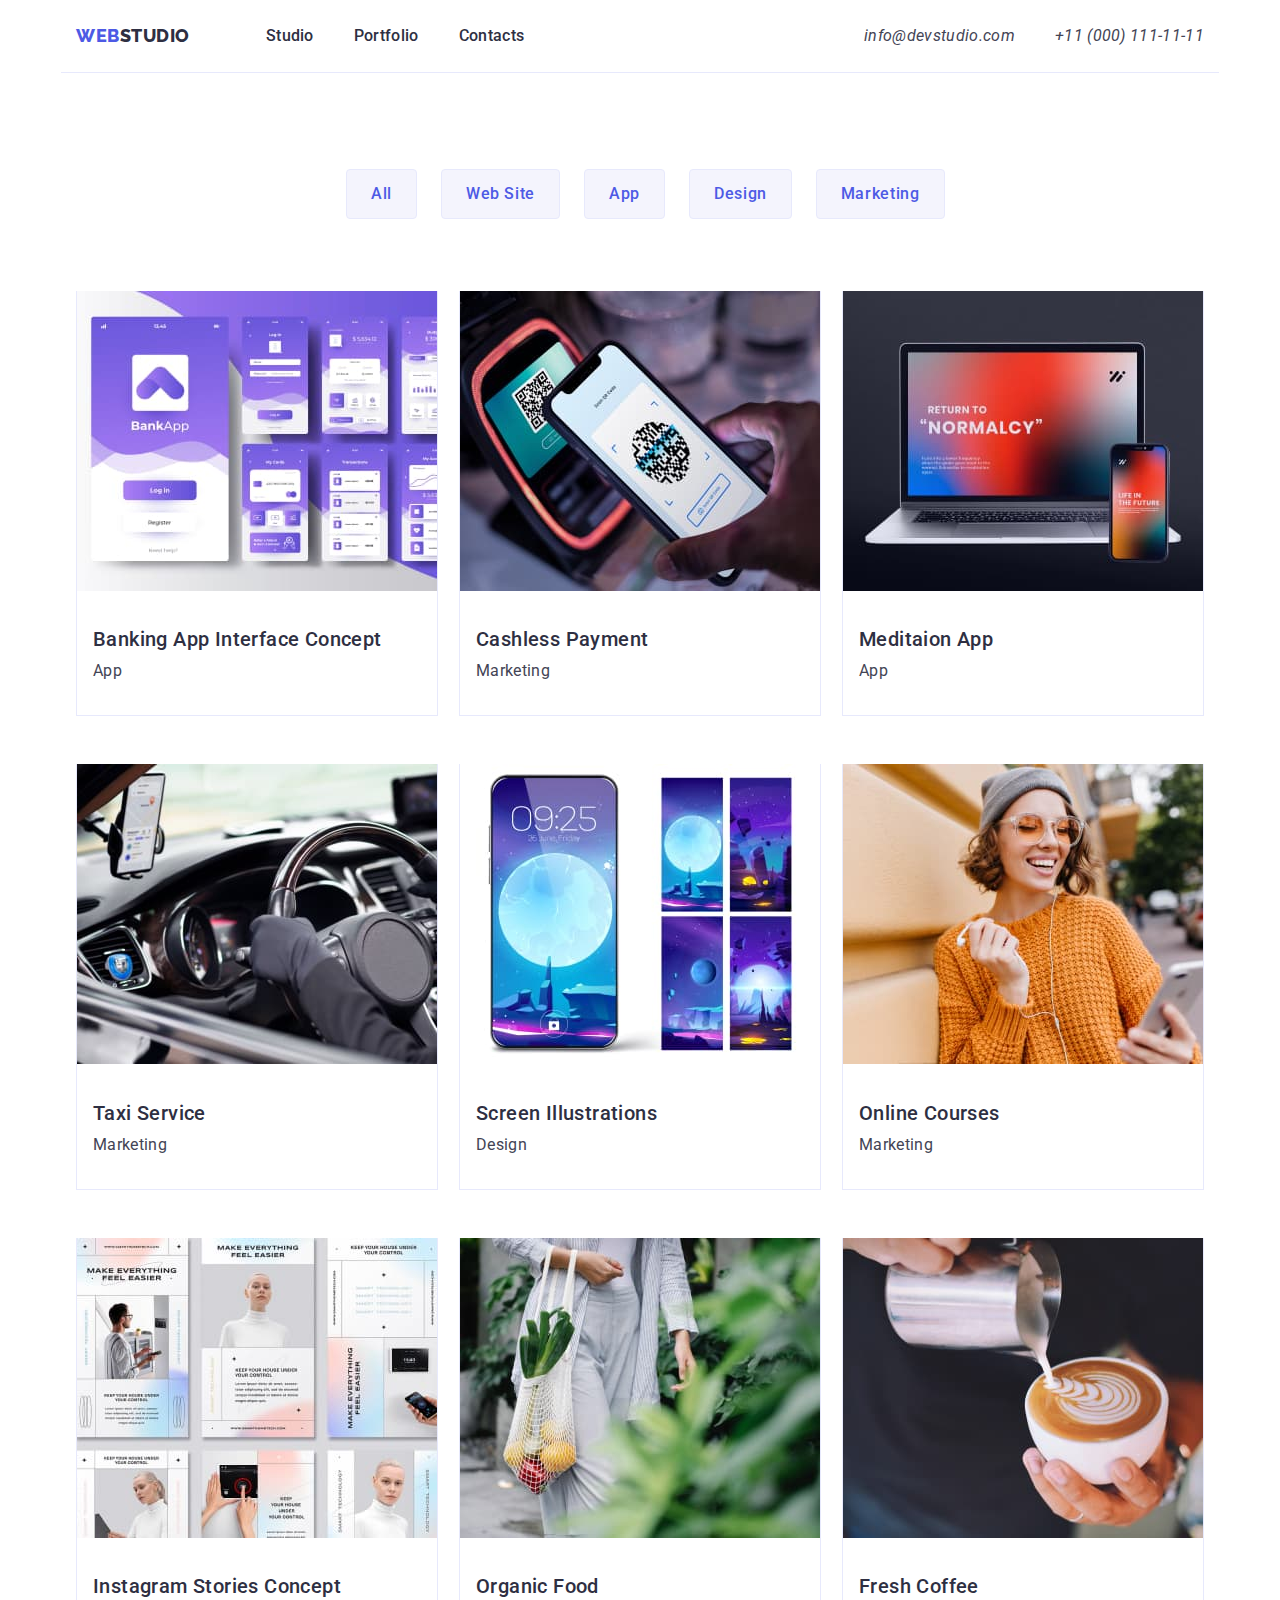
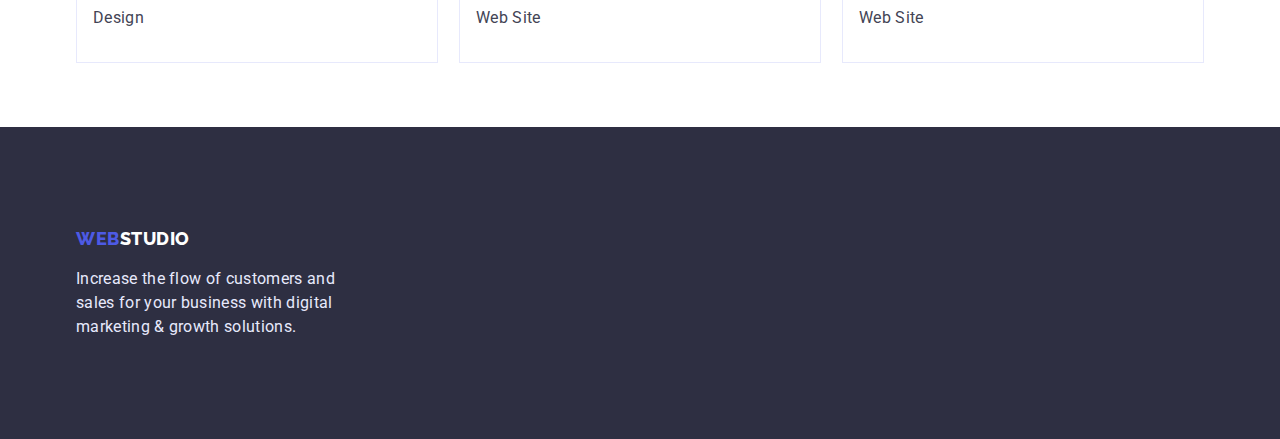
==== portfolio.html @ 686101d5 "update" ====
<!DOCTYPE html>
<html lang="en">
  <head>
    <meta charset="UTF-8" />
    <meta http-equiv="X-UA-Compatible" content="IE=edge" />
    <meta name="viewport" content="width=device-width, initial-scale=1.0" />
    <link rel="preconnect" href="https://fonts.googleapis.com" />
    <link rel="preconnect" href="https://fonts.gstatic.com" crossorigin />
    <link
      href="https://fonts.googleapis.com/css2?family=Raleway:wght@800&family=Roboto:wght@400;500;700;900&display=swap"
      rel="stylesheet"
    />
    <link
      rel="stylesheet"
      href="https://cdnjs.cloudflare.com/ajax/libs/modern-normalize/1.1.0/modern-normalize.min.css"
    />
    <link rel="stylesheet" href="./css/styles.css" />
    <title>Portfolio</title>
  </head>
  <body>
    <header class="header">
      <div class="container main-nav">
        <nav class="nav">
          <a class="header-logo" href="./index.html"
            >Web<span class="logo-dark">Studio</span></a
          >
          <ul class="header-nav">
            <li class="nav-item">
              <a class="nav-link" href="./index.html">Studio</a>
            </li>
            <li class="nav-item">
              <a class="nav-link" href="./portfolio.html">Portfolio</a>
            </li>
            <li class="nav-item">
              <a class="nav-link" href="">Contacts</a>
            </li>
          </ul>
        </nav>
        <address class="address">
          <ul class="header-contacts">
            <li class="contact-item">
              <a class="contact-link" href="mailto:info@devstudio.com"
                >info@devstudio.com</a
              >
            </li>
            <li class="contact-item">
              <a class="contact-link" href="tel:+110001111111"
                >+11 (000) 111-11-11</a
              >
            </li>
          </ul>
        </address>
      </div>
    </header>
    <main>
      <section class="main">
        <div class="container">
          <h1 hidden class="main-title">Portfolio</h1>
          <ul class="main-list">
            <li class="main-list-item">
              <button class="list-btn" type="button">All</button>
            </li>
            <li class="main-list-item">
              <button class="list-btn" type="button">Web Site</button>
            </li>
            <li class="main-list-item">
              <button class="list-btn" type="button">App</button>
            </li>
            <li class="main-list-item">
              <button class="list-btn" type="button">Design</button>
            </li>
            <li class="main-list-item">
              <button class="list-btn" type="button">Marketing</button>
            </li>
          </ul>
          <ul class="main-cards">
            <li class="projects">
              <a class="projects-link" href="">
                <img
                  class="projects-icon"
                  src="./images/portfolio/bankingapp.jpg"
                  alt="Banking App"
                  width="360"
                />
                <h2 class="projects-title">Banking App Interface Concept</h2>
                <p class="projects-description">App</p>
              </a>
            </li>
            <li class="projects">
              <a class="projects-link" href="">
                <img
                  class="projects-icon"
                  src="./images/portfolio/cashlesspayment.jpg"
                  alt="Cashless Payment"
                  width="360"
                />
                <h2 class="projects-title">Cashless Payment</h2>
                <p class="projects-description">Marketing</p>
              </a>
            </li>
            <li class="projects">
              <a class="projects-link" href="">
                <img
                  class="projects-icon"
                  src="./images/portfolio/meditationapp.jpg"
                  alt="Meditaion App"
                  width="360"
                />
                <h2 class="projects-title">Meditaion App</h2>
                <p class="projects-description">App</p>
              </a>
            </li>
            <li class="projects">
              <a class="projects-link" href="">
                <img
                  class="projects-icon"
                  src="./images/portfolio/taxiservice.jpg"
                  alt="Taxi Service"
                  width="360"
                />
                <h2 class="projects-title">Taxi Service</h2>
                <p class="projects-description">Marketing</p>
              </a>
            </li>
            <li class="projects">
              <a class="projects-link" href="">
                <img
                  class="projects-icon"
                  src="./images/portfolio/screenillustration.jpg"
                  alt="Screen Illustrations"
                  width="360"
                />
                <h2 class="projects-title">Screen Illustrations</h2>
                <p class="projects-description">Design</p>
              </a>
            </li>
            <li class="projects">
              <a class="projects-link" href="">
                <img
                  class="projects-icon"
                  src="./images/portfolio/onlinecourses.jpg"
                  alt="Online Courses"
                  width="360"
                />
                <h2 class="projects-title">Online Courses</h2>
                <p class="projects-description">Marketing</p>
              </a>
            </li>
            <li class="projects">
              <a class="projects-link" href="">
                <img
                  class="projects-icon"
                  src="./images/portfolio/instastoriesconcept.jpg"
                  alt="Instagram Stories Concept"
                  width="360"
                />
                <h2 class="projects-title">Instagram Stories Concept</h2>
                <p class="projects-description">Design</p>
              </a>
            </li>
            <li class="projects">
              <a class="projects-link" href="">
                <img
                  class="projects-icon"
                  src="./images/portfolio/organicfood.jpg"
                  alt="Organic Food"
                  width="360"
                />
                <h2 class="projects-title">Organic Food</h2>
                <p class="projects-description">Web Site</p>
              </a>
            </li>
            <li class="projects">
              <a class="projects-link" href="">
                <img
                  class="projects-icon"
                  src="./images/portfolio/freshcoffee.jpg"
                  alt="Fresh Coffee"
                  width="360"
                />
                <h2 class="projects-title">Fresh Coffee</h2>
                <p class="projects-description">Web Site</p>
              </a>
            </li>
          </ul>
        </div>
      </section>
    </main>
    <footer class="footer">
      <div class="container bottom-container">
        <a class="footer-logo" href="./index.html"
          >Web<span class="logo-light">Studio</span></a
        >
        <p class="footer-text">
          Increase the flow of customers and sales for your business with
          digital marketing & growth solutions.
        </p>
      </div>
    </footer>
  </body>
</html>
---- css/styles.css ----
:root {
  --primary-brand: #4d5ae5;
  --pressed-state: #404bbf;
  --dark: #2e2f42;
  --success: #31d0aa;
  --text: #434455;
  --subtle-text: #8e8f99;
  --accent: #e7e9fc;
  --light: #f4f4fd;
  --modal-overlay: #2e2f42;
  --hero-background: #2e2f42;
  --background: #ffffff;
}
body {
  font-family: Roboto, sans-serif;
  color: var(--text);
  margin: 0;
}
.container {
  max-width: 1158px;
  padding: 0 15px;
  margin: 0 auto;

  text-align: center;
}

.header {
}
.main-nav {
  display: flex;
  align-items: center;
  border-bottom: 1px solid #e7e9fc;
}
.nav {
  display: flex;

  align-items: center;
}

.header-logo {
  margin-right: 76px;
  padding-top: 24px;
  padding-bottom: 24px;
  color: var(--primary-brand);
  font-family: Raleway, sans-serif;
  font-weight: 800;
  font-size: 18px;
  line-height: 1.33;
  letter-spacing: 0.03em;
  text-decoration: none;
  text-transform: uppercase;
}
.logo-dark {
  color: var(--dark);
}
.logo-light {
  font-weight: 800;
  font-size: 18px;
  line-height: 1.33;
  color: var(--background);
}
.header-nav {
  list-style: none;
  display: flex;

  display: flex;
  flex-direction: row;
  align-items: flex-start;
  padding: 0px;
  gap: 40px;
  margin-top: 0;
  margin-bottom: 0;
}
.nav-link {
  font-weight: 500;
  font-size: 16px;
  line-height: 1.5;
  letter-spacing: 0.02em;
  color: var(--dark);
  text-decoration: none;
  padding-top: 24px;
  padding-bottom: 24px;
}

.nav-link:hover {
  color: var(--pressed-state);
}
.nav-link:focus {
  color: var(--pressed-state);
}
.address {
  margin-left: auto;
}
.header-contacts {
  list-style: none;
  display: flex;
  padding-left: 0;
  margin-top: 0;
  margin-bottom: 0;
}
.contact-item:not(:last-child) {
  margin-right: 40px;
}
.contact-link {
  font-size: 16px;
  line-height: 1.5;
  color: var(--text);
  text-decoration: none;
  letter-spacing: 0.02em;
  padding-top: 24px;
  padding-bottom: 24px;
}
.contact-link:hover {
  color: var(--pressed-state);
}
.contact-link:focus {
  color: var(--pressed-state);
}

.hero {
  background-color: var(--dark);
}
.hero-title {
  color: var(--background);
  font-size: 56px;
  line-height: 1.07;
  letter-spacing: 0.02em;
  margin-bottom: 48px;
  margin-top: 0;
  padding-top: 188px;
}
.hero-button {
  background: var(--primary-brand);
  color: var(--background);
  font-weight: 500;
  font-size: 16px;
  line-height: 1.5;
  box-shadow: 0px 4px 4px rgba(0, 0, 0, 0.15);
  border-radius: 4px;
  cursor: pointer;
  font-family: inherit;
  letter-spacing: 0.04em;
  padding: 16px 32px;
  margin-bottom: 188px;
}
.hero-button:hover {
  background-color: var(--pressed-state);
}
.hero-button:focus {
  background-color: var(--pressed-state);
}
.advantages {
  background-color: var(--background);
}
.advantages-list {
  list-style: none;
  display: flex;
  padding-left: 0;
  padding-top: 120px;
  margin-bottom: 0;
}
.advantages-item {
  width: calc((100% - 72px) / 4);
  display: flex;
  flex-direction: column;
  align-items: flex-start;
  text-align: left;
}
.advantages-item:not(:last-child) {
  margin-right: 24px;
}
.advantages-title {
  font-weight: 500;
  font-size: 20px;
  line-height: 1.2;
  color: var(--dark);
  letter-spacing: 0.02em;
  margin-top: 0;
  margin-bottom: 8px;
}
.advantages-text {
  font-size: 16px;
  line-height: 1.5;
  color: var(--text);
  letter-spacing: 0.02em;
  margin-top: 0;
  margin-bottom: 0;
}
.services {
  background-color: var(--background);
}
.services-title {
  font-size: 36px;
  line-height: 1.11;
  color: var(--dark);
  letter-spacing: 0.02em;
  padding-top: 120px;
  padding-bottom: 72px;
  margin-top: 0;
  margin-bottom: 0;
}
.services-list {
  list-style: none;
  display: flex;
  justify-content: space-between;
  padding-left: 0;
  margin-top: 0px;
  margin-bottom: 0px;
  padding-bottom: 120px;
}
.services-item {
  width: 360px;
}
.employees {
  background-color: var(--light);
}
.employees-title {
  font-size: 36px;
  line-height: 1.11;
  color: var(--dark);
  letter-spacing: 0.02em;
  padding-top: 120px;
  padding-bottom: 72px;
  margin-top: 0;
  margin-bottom: 0;
}
.employees-list {
  list-style: none;
  display: flex;
  justify-content: space-between;
  padding-left: 0;
  margin-top: 0;
  margin-bottom: 0;
  padding-bottom: 120px;
}
.employee-card {
  background-color: var(--background);
}
.employee-avatar {
  margin-bottom: 32px;
}
.employee-name {
  font-weight: 500;
  font-size: 20px;
  line-height: 1.2;
  letter-spacing: 0.02em;
  margin-top: 0;
  margin-bottom: 8px;
}
.employee-position {
  font-size: 16px;
  line-height: 1.5;
  letter-spacing: 0.02em;
  margin-top: 0;
  margin-bottom: 32px;
}
.footer {
  background-color: var(--dark);
}
.bottom-container {
  display: flex;
  flex-direction: column;

  align-items: flex-start;
  text-align: left;
}
.footer-logo {
  color: var(--primary-brand);
  font-family: Raleway, sans-serif;
  font-weight: 800;
  font-size: 18px;
  line-height: 1.33;
  letter-spacing: 0.03em;
  text-decoration: none;
  text-transform: uppercase;
  padding-top: 100px;
  padding-bottom: 16px;
}
.footer-text {
  font-size: 16px;
  line-height: 1.5;
  color: var(--accent);
  letter-spacing: 0.02em;
  margin-top: 0;
  margin-bottom: 0;
  padding-bottom: 100px;
  width: 264px;
}
.header {
}
.header-logo {
}
.header-nav {
}
.nav-link {
}
.header-contacts {
}
.contact-link {
}
.main {
}
.main-title {
}
.main-list {
  list-style: none;
  display: flex;
  align-items: flex-start;
  padding-left: 0;
  margin: 96px 270px 72px 270px;
}
.main-list-item {
}
.main-list-item:not(:last-child) {
  margin-right: 24px;
}
.list-btn {
  background-color: var(--light);
  border: 1px solid #e7e9fc;
  border-radius: 4px;
  font-weight: 500;
  font-size: 16px;
  line-height: 1.5;
  letter-spacing: 0.04em;
  color: var(--primary-brand);
  font-family: inherit;
  padding: 12px 24px;
  white-space: nowrap;
}
.list-btn:hover {
  background-color: var(--pressed-state);
  box-shadow: 0px 3px 1px rgba(0, 0, 0, 0.1), 0px 2px 1px rgba(0, 0, 0, 0.08),
    0px 2px 2px rgba(0, 0, 0, 0.12);
  border-radius: 4px;
  color: var(--background);
  cursor: pointer;
}
.list-btn:focus {
  background-color: var(--pressed-state);
  box-shadow: 0px 3px 1px rgba(0, 0, 0, 0.1), 0px 2px 1px rgba(0, 0, 0, 0.08),
    0px 2px 2px rgba(0, 0, 0, 0.12);
  border-radius: 4px;
  color: var(--background);
  cursor: pointer;
}
.main-cards {
  list-style: none;
  display: flex;
  flex-wrap: wrap;
  margin-top: 0;
  padding-left: 0;
  justify-content: space-between;
}

.projects {
  display: flex;
  flex-direction: column;
  align-items: flex-start;
  text-align: left;
  margin-bottom: 48px;
  flex-basis: calc((100% - 2 * 24px) / 3);
}
.projects-link {
  text-decoration: none;
  border-bottom: 1px solid #e7e9fc;
  border-right: 1px solid #e7e9fc;
  border-left: 1px solid #e7e9fc;
}

.projects-icon {
}
.projects-title {
  font-weight: 500;
  font-size: 20px;
  line-height: 1.2;
  letter-spacing: 0.02em;
  color: var(--dark);

  margin-top: 32px;
  margin-bottom: 8px;
  margin-left: 16px;
}
.projects-description {
  font-size: 16px;
  line-height: 1.5;
  letter-spacing: 0.02em;
  color: var(--text);

  margin-top: 0;
  margin-bottom: 32px;
  margin-left: 16px;
}
.footer {
}
.footer-logo {
}
.footer-text {
}
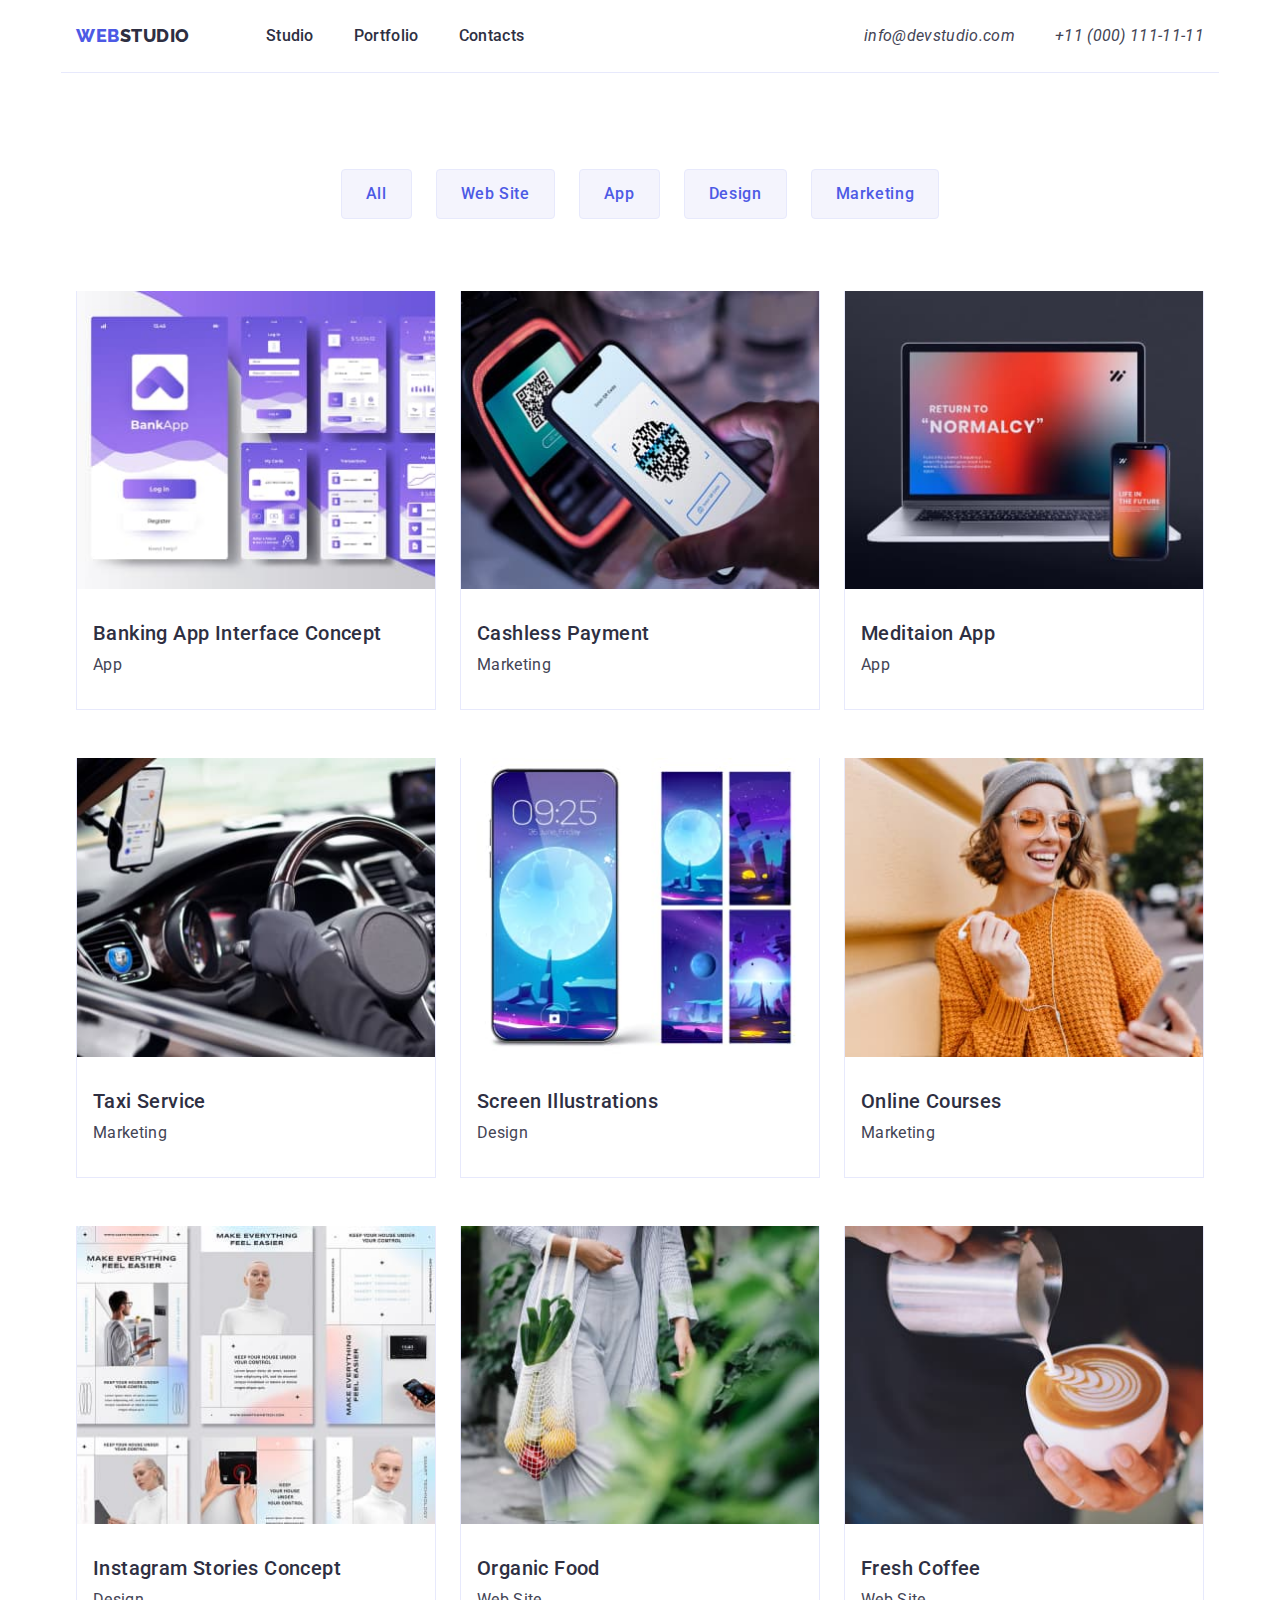
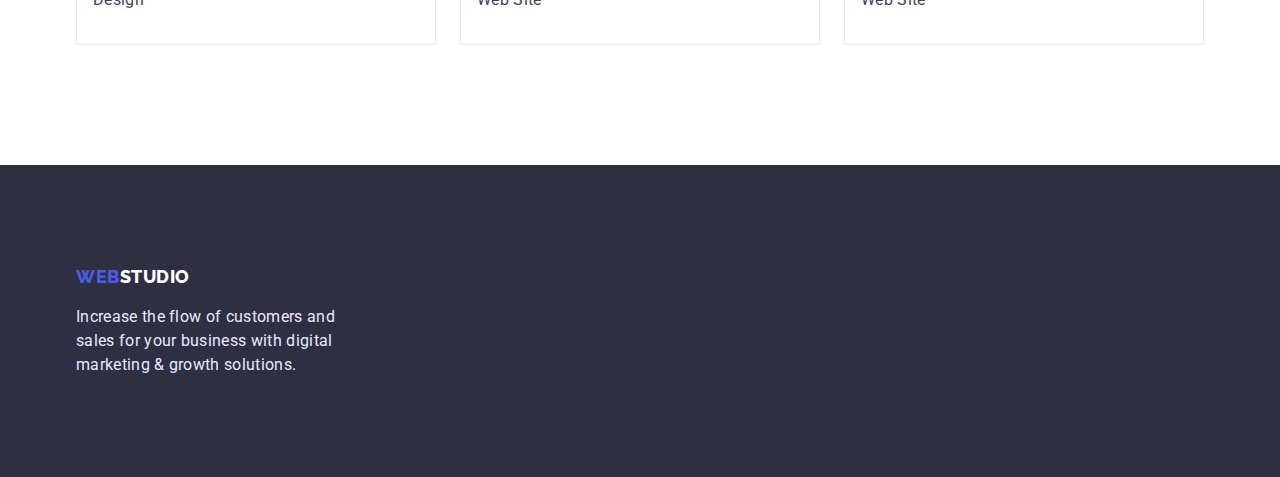
==== commit 96bad281: "update homework" ====
--- a/portfolio.html
+++ b/portfolio.html
@@ -82,8 +82,10 @@
                   alt="Banking App"
                   width="360"
                 />
-                <h2 class="projects-title">Banking App Interface Concept</h2>
-                <p class="projects-description">App</p>
+                <div class="projects-text">
+                  <h2 class="projects-title">Banking App Interface Concept</h2>
+                  <p class="projects-description">App</p>
+                </div>
               </a>
             </li>
             <li class="projects">
@@ -94,8 +96,10 @@
                   alt="Cashless Payment"
                   width="360"
                 />
-                <h2 class="projects-title">Cashless Payment</h2>
-                <p class="projects-description">Marketing</p>
+                <div class="projects-text">
+                  <h2 class="projects-title">Cashless Payment</h2>
+                  <p class="projects-description">Marketing</p>
+                </div>
               </a>
             </li>
             <li class="projects">
@@ -106,8 +110,10 @@
                   alt="Meditaion App"
                   width="360"
                 />
-                <h2 class="projects-title">Meditaion App</h2>
-                <p class="projects-description">App</p>
+                <div class="projects-text">
+                  <h2 class="projects-title">Meditaion App</h2>
+                  <p class="projects-description">App</p>
+                </div>
               </a>
             </li>
             <li class="projects">
@@ -118,8 +124,10 @@
                   alt="Taxi Service"
                   width="360"
                 />
-                <h2 class="projects-title">Taxi Service</h2>
-                <p class="projects-description">Marketing</p>
+                <div class="projects-text">
+                  <h2 class="projects-title">Taxi Service</h2>
+                  <p class="projects-description">Marketing</p>
+                </div>
               </a>
             </li>
             <li class="projects">
@@ -130,8 +138,10 @@
                   alt="Screen Illustrations"
                   width="360"
                 />
-                <h2 class="projects-title">Screen Illustrations</h2>
-                <p class="projects-description">Design</p>
+                <div class="projects-text">
+                  <h2 class="projects-title">Screen Illustrations</h2>
+                  <p class="projects-description">Design</p>
+                </div>
               </a>
             </li>
             <li class="projects">
@@ -142,8 +152,10 @@
                   alt="Online Courses"
                   width="360"
                 />
-                <h2 class="projects-title">Online Courses</h2>
-                <p class="projects-description">Marketing</p>
+                <div class="projects-text">
+                  <h2 class="projects-title">Online Courses</h2>
+                  <p class="projects-description">Marketing</p>
+                </div>
               </a>
             </li>
             <li class="projects">
@@ -154,8 +166,10 @@
                   alt="Instagram Stories Concept"
                   width="360"
                 />
-                <h2 class="projects-title">Instagram Stories Concept</h2>
-                <p class="projects-description">Design</p>
+                <div class="projects-text">
+                  <h2 class="projects-title">Instagram Stories Concept</h2>
+                  <p class="projects-description">Design</p>
+                </div>
               </a>
             </li>
             <li class="projects">
@@ -166,8 +180,10 @@
                   alt="Organic Food"
                   width="360"
                 />
-                <h2 class="projects-title">Organic Food</h2>
-                <p class="projects-description">Web Site</p>
+                <div class="projects-text">
+                  <h2 class="projects-title">Organic Food</h2>
+                  <p class="projects-description">Web Site</p>
+                </div>
               </a>
             </li>
             <li class="projects">
@@ -178,8 +194,10 @@
                   alt="Fresh Coffee"
                   width="360"
                 />
-                <h2 class="projects-title">Fresh Coffee</h2>
-                <p class="projects-description">Web Site</p>
+                <div class="projects-text">
+                  <h2 class="projects-title">Fresh Coffee</h2>
+                  <p class="projects-description">Web Site</p>
+                </div>
               </a>
             </li>
           </ul>
--- a/css/styles.css
+++ b/css/styles.css
@@ -16,12 +16,23 @@
   color: var(--text);
   margin: 0;
 }
+h1,
+h2,
+h3,
+p,
+ul {
+  margin: 0;
+  padding: 0;
+}
+img {
+  display: block;
+  max-width: 100%;
+  height: auto;
+}
 .container {
   max-width: 1158px;
   padding: 0 15px;
   margin: 0 auto;
-
-  text-align: center;
 }
 
 .header {
@@ -33,7 +44,6 @@
 }
 .nav {
   display: flex;
-
   align-items: center;
 }
 
@@ -119,6 +129,9 @@
 
 .hero {
   background-color: var(--dark);
+  padding-bottom: 188px;
+  padding-top: 188px;
+  text-align: center;
 }
 .hero-title {
   color: var(--background);
@@ -127,7 +140,6 @@
   letter-spacing: 0.02em;
   margin-bottom: 48px;
   margin-top: 0;
-  padding-top: 188px;
 }
 .hero-button {
   background: var(--primary-brand);
@@ -141,7 +153,6 @@
   font-family: inherit;
   letter-spacing: 0.04em;
   padding: 16px 32px;
-  margin-bottom: 188px;
 }
 .hero-button:hover {
   background-color: var(--pressed-state);
@@ -151,20 +162,18 @@
 }
 .advantages {
   background-color: var(--background);
+  padding-top: 120px;
+  padding-bottom: 120px;
 }
 .advantages-list {
   list-style: none;
   display: flex;
   padding-left: 0;
-  padding-top: 120px;
+
   margin-bottom: 0;
 }
 .advantages-item {
   width: calc((100% - 72px) / 4);
-  display: flex;
-  flex-direction: column;
-  align-items: flex-start;
-  text-align: left;
 }
 .advantages-item:not(:last-child) {
   margin-right: 24px;
@@ -188,16 +197,17 @@
 }
 .services {
   background-color: var(--background);
+  padding-bottom: 120px;
+  text-align: center;
 }
 .services-title {
   font-size: 36px;
   line-height: 1.11;
   color: var(--dark);
   letter-spacing: 0.02em;
-  padding-top: 120px;
-  padding-bottom: 72px;
-  margin-top: 0;
-  margin-bottom: 0;
+
+  margin-bottom: 72px;
+  margin-top: 0;
 }
 .services-list {
   list-style: none;
@@ -206,23 +216,23 @@
   padding-left: 0;
   margin-top: 0px;
   margin-bottom: 0px;
-  padding-bottom: 120px;
 }
 .services-item {
   width: 360px;
 }
 .employees {
   background-color: var(--light);
+  padding-top: 120px;
+  padding-bottom: 120px;
+  text-align: center;
 }
 .employees-title {
   font-size: 36px;
   line-height: 1.11;
   color: var(--dark);
   letter-spacing: 0.02em;
-  padding-top: 120px;
-  padding-bottom: 72px;
-  margin-top: 0;
-  margin-bottom: 0;
+  margin-bottom: 72px;
+  margin-top: 0;
 }
 .employees-list {
   list-style: none;
@@ -231,13 +241,14 @@
   padding-left: 0;
   margin-top: 0;
   margin-bottom: 0;
-  padding-bottom: 120px;
 }
 .employee-card {
   background-color: var(--background);
 }
 .employee-avatar {
-  margin-bottom: 32px;
+}
+.employee-text {
+  padding: 32px 16px;
 }
 .employee-name {
   font-weight: 500;
@@ -252,10 +263,11 @@
   line-height: 1.5;
   letter-spacing: 0.02em;
   margin-top: 0;
-  margin-bottom: 32px;
 }
 .footer {
   background-color: var(--dark);
+  padding-top: 100px;
+  padding-bottom: 100px;
 }
 .bottom-container {
   display: flex;
@@ -273,8 +285,8 @@
   letter-spacing: 0.03em;
   text-decoration: none;
   text-transform: uppercase;
-  padding-top: 100px;
-  padding-bottom: 16px;
+
+  margin-bottom: 16px;
 }
 .footer-text {
   font-size: 16px;
@@ -283,7 +295,7 @@
   letter-spacing: 0.02em;
   margin-top: 0;
   margin-bottom: 0;
-  padding-bottom: 100px;
+
   width: 264px;
 }
 .header {
@@ -299,6 +311,8 @@
 .contact-link {
 }
 .main {
+  padding-top: 96px;
+  padding-bottom: 120px;
 }
 .main-title {
 }
@@ -307,7 +321,8 @@
   display: flex;
   align-items: flex-start;
   padding-left: 0;
-  margin: 96px 270px 72px 270px;
+  justify-content: center;
+  margin-bottom: 72px;
 }
 .main-list-item {
 }
@@ -360,6 +375,9 @@
   margin-bottom: 48px;
   flex-basis: calc((100% - 2 * 24px) / 3);
 }
+.projects:nth-last-child(-n + 3) {
+  margin-bottom: 0;
+}
 .projects-link {
   text-decoration: none;
   border-bottom: 1px solid #e7e9fc;
@@ -369,26 +387,24 @@
 
 .projects-icon {
 }
+.projects-text {
+  padding-top: 32px;
+  padding-bottom: 32px;
+  padding-left: 16px;
+}
 .projects-title {
   font-weight: 500;
   font-size: 20px;
   line-height: 1.2;
   letter-spacing: 0.02em;
   color: var(--dark);
-
-  margin-top: 32px;
   margin-bottom: 8px;
-  margin-left: 16px;
 }
 .projects-description {
   font-size: 16px;
   line-height: 1.5;
   letter-spacing: 0.02em;
   color: var(--text);
-
-  margin-top: 0;
-  margin-bottom: 32px;
-  margin-left: 16px;
 }
 .footer {
 }
